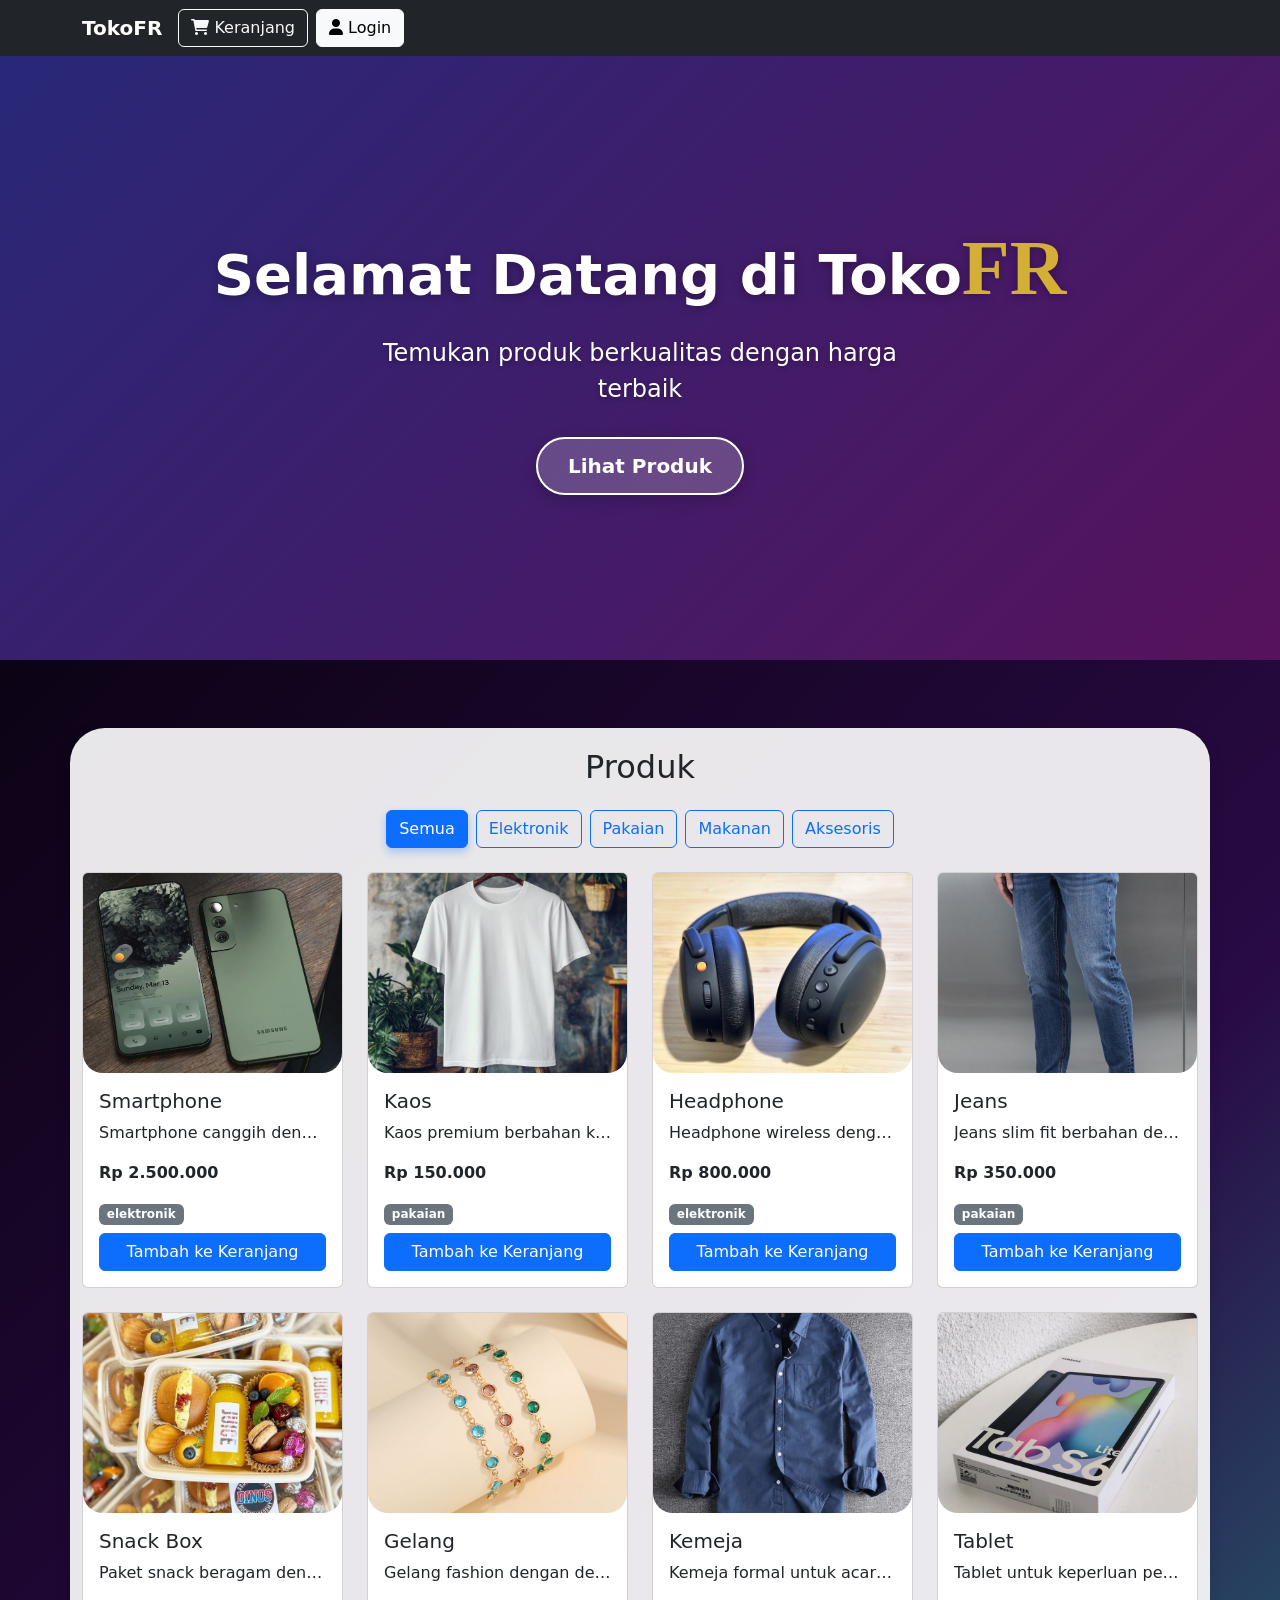
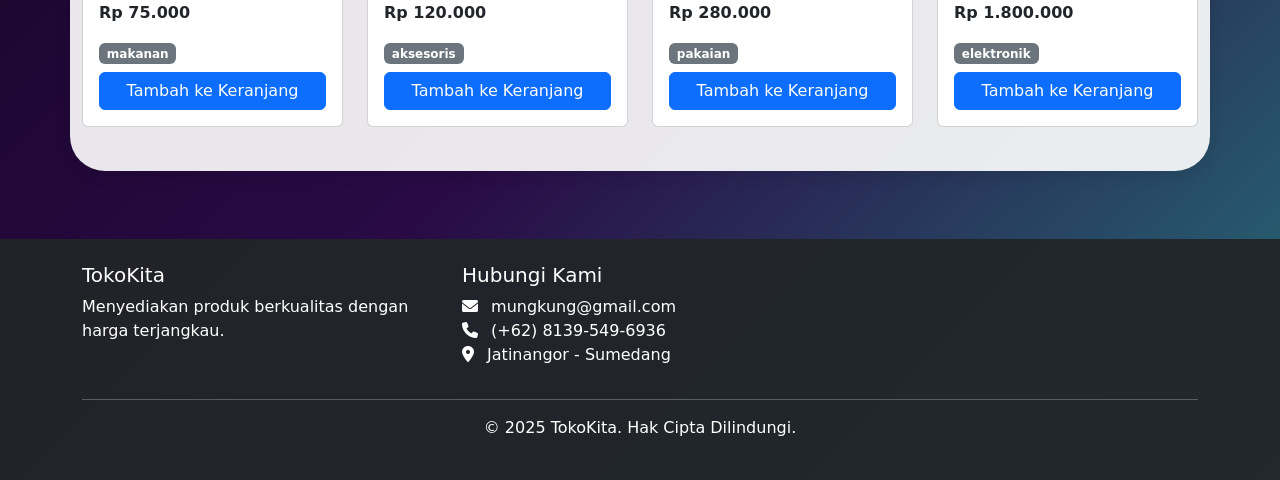
==== sesi5/sesi5.html @ cd6a4d88 "Add files via upload" ====
<!DOCTYPE html>
<html lang="id">
<head>
    <meta charset="UTF-8">
    <meta name="viewport" content="width=device-width, initial-scale=1.0">
    <title>Toko Online</title>
    <link rel="stylesheet" href="sesi5.css">
    <!-- Bootstrap 5 CSS -->
    <link href="https://cdn.jsdelivr.net/npm/bootstrap@5.3.0-alpha1/dist/css/bootstrap.min.css" rel="stylesheet">
    <!-- Font Awesome untuk ikon -->
    <link href="https://cdnjs.cloudflare.com/ajax/libs/font-awesome/6.0.0/css/all.min.css" rel="stylesheet">
    <link href="https://fonts.googleapis.com/css2?family=Montserrat:wght@700&family=Lobster&display=swap" rel="stylesheet">
    
</head>
<body>
    <!-- Navbar -->
    <nav class="navbar navbar-expand-lg navbar-dark bg-dark sticky-top">
        <div class="container">
            <a class="navbar-brand" href="#">TokoFR</a>
            <button class="navbar-toggler" type="button" data-bs-toggle="collapse" data-bs-target="#navbarNav">
                <span class="navbar-toggler-icon"></span>
            </button>
            <div class="collapse navbar-collapse" id="navbarNav">
               
                <div class="d-flex">
                    <a href="keranjang.html" class="btn btn-outline-light me-2">
                        <i class="fas fa-shopping-cart"></i> Keranjang 
                    </a>
                    
                    <a href="#" id="redirectToLogin" class="btn btn-light">
                        <i class="fas fa-user"></i> Login
                    </a>
                    
                    <script>
                        document.getElementById('redirectToLogin').addEventListener('click', function(event) {
                            event.preventDefault(); // Mencegah perilaku default
                            window.location.href = 'login.html'; // Arahkan ke halaman login
                        });
                    </script>
                    
                    
                    
                </div>
            </div>
        </div>
    </nav>

    <!-- Hero Section -->
    <section id="hero" class="text-center">
        <div class="container">
            <h1>Selamat Datang di <span class="toko">Toko</span><span class="fr">FR</span></h1>
            <p class="lead">Temukan produk berkualitas dengan harga terbaik</p>
            <a href="#products" class="btn btn-primary btn-lg">Lihat Produk</a>
        </div>
    </section>

    <!-- Product Section -->
    <section id="products" class="py-5">
        <div class="container content-wrapper">
            <h2 class="text-center mb-4">Produk</h2>
            
            <!-- Filter Buttons -->
            <div class="row mb-4 justify-content-center">
                <div class="col-md-8">
                    <div class="d-flex flex-wrap justify-content-center gap-2">
                        <button class="btn btn-outline-primary category-filter" data-category="semua">Semua</button>
                        <button class="btn btn-outline-primary category-filter" data-category="elektronik">Elektronik</button>
                        <button class="btn btn-outline-primary category-filter" data-category="pakaian">Pakaian</button>
                        <button class="btn btn-outline-primary category-filter" data-category="makanan">Makanan</button>
                        <button class="btn btn-outline-primary category-filter" data-category="aksesoris">Aksesoris</button>
                    </div>
                </div>
            </div>
            
            <!-- Products Container -->
            <div class="row" id="productContainer">
                <!-- Products will be dynamically added here -->
            </div>
        </div>
    </section>

    <!-- Footer -->
    <footer class="text-white py-4">
        <div class="container">
            <div class="row">
                <div class="col-md-4">
                    <h5>TokoKita</h5>
                    <p>Menyediakan produk berkualitas dengan harga terjangkau.</p>
                </div>
               
                <div class="col-md-4">
                    <h5>Hubungi Kami</h5>
                    <p>
                        <i class="fas fa-envelope me-2"></i> mungkung@gmail.com<br>
                        <i class="fas fa-phone me-2"></i> (+62) 8139-549-6936<br>
                        <i class="fas fa-map-marker-alt me-2"></i> Jatinangor - Sumedang
                    </p>
                </div>
            </div>
            <hr>
            <div class="text-center">
                <p>&copy; 2025 TokoKita. Hak Cipta Dilindungi.</p>
            </div>
        </div>
    </footer>

    <!-- Bootstrap JS -->
    <script src="https://cdn.jsdelivr.net/npm/bootstrap@5.3.0-alpha1/dist/js/bootstrap.bundle.min.js"></script>
    
    <!-- Custom JS for Products -->
    <script>
        // Data produk dalam array JavaScript
        const products = [
            {
                id: 1,
                nama: "Smartphone ",
                harga: 2500000,
                deskripsi: "Smartphone canggih dengan kamera 48MP dan baterai 5000mAh",
                gambar: "produk_image/smartphone.jpg",
                kategori: "elektronik"
            },
            {
                id: 2,
                nama: "Kaos",
                harga: 150000,
                deskripsi: "Kaos premium berbahan katun berkualitas tinggi",
                gambar: "produk_image/kaos.jpg",
                kategori: "pakaian"
            },
            {
                id: 3,
                nama: "Headphone ",
                harga: 800000,
                deskripsi: "Headphone wireless dengan noise cancelling dan kualitas suara HD",
                gambar: "produk_image/headphone2.jpg",
                kategori: "elektronik"
            },
            {
                id: 4,
                nama: "Jeans ",
                harga: 350000,
                deskripsi: "Jeans slim fit berbahan denim premium",
                gambar: "produk_image/jeans.jpg",
                kategori: "pakaian"
            },
            {
                id: 5,
                nama: "Snack Box",
                harga: 75000,
                deskripsi: "Paket snack beragam dengan rasa yang menggugah selera",
                gambar: "produk_image/snackbox.jpg",
                kategori: "makanan"
            },
            {
                id: 6,
                nama: "Gelang ",
                harga: 120000,
                deskripsi: "Gelang fashion dengan desain elegan",
                gambar: "produk_image/gelang.jpg",
                kategori: "aksesoris"
            },
            {
                id: 7,
                nama: "Kemeja ",
                harga: 280000,
                deskripsi: "Kemeja formal untuk acara resmi dengan bahan premium",
                gambar: "produk_image/kemeja.jpg",
                kategori: "pakaian"
            },
            {
                id: 8,
                nama: "Tablet ",
                harga: 1800000,
                deskripsi: "Tablet untuk keperluan pendidikan dengan fitur lengkap",
                gambar: "produk_image/tablet.jpg",
                kategori: "elektronik"
            }
        ];

        // Fungsi untuk memformat harga ke format Rupiah
        function formatRupiah(angka) {
            return new Intl.NumberFormat('id-ID', {
                style: 'currency',
                currency: 'IDR',
                minimumFractionDigits: 0
            }).format(angka);
        }

        // Fungsi untuk menampilkan produk
        function displayProducts(productsToShow) {
            const productContainer = document.getElementById('productContainer');
            productContainer.innerHTML = '';

            // Looping untuk menampilkan produk
            productsToShow.forEach(product => {
                // Membuat elemen card untuk setiap produk
                const productCard = document.createElement('div');
                productCard.className = 'col-md-3 col-sm-6 mb-4';
                productCard.innerHTML = `
                    <div class="card product-card h-100">
                        <img src="${product.gambar}" class="card-img-top" alt="${product.nama}">
                        <div class="card-body">
                            <h5 class="card-title">${product.nama}</h5>
                            <p class="card-text text-truncate">${product.deskripsi}</p>
                            <p class="fw-bold">${formatRupiah(product.harga)}</p>
                            <span class="badge bg-secondary mb-2">${product.kategori}</span>
                            <div class="d-grid">
                                <button class="btn btn-primary">Tambah ke Keranjang</button>
                            </div>
                        </div>
                    </div>
                `;
                productContainer.appendChild(productCard);
            });
        }

        // Fungsi filter produk berdasarkan kategori
        function filterProducts(category) {
            if (category === 'semua') {
                displayProducts(products);
            } else {
                const filteredProducts = products.filter(product => product.kategori === category);
                displayProducts(filteredProducts);
            }
        }

        // Event listener untuk tombol filter
        document.querySelectorAll('.category-filter').forEach(button => {
            button.addEventListener('click', () => {
                // Remove active class from all buttons
                document.querySelectorAll('.category-filter').forEach(btn => {
                    btn.classList.remove('btn-primary');
                    btn.classList.add('btn-outline-primary');
                });
                
                // Add active class to clicked button
                button.classList.remove('btn-outline-primary');
                button.classList.add('btn-primary');
                
                // Filter products
                const category = button.getAttribute('data-category');
                filterProducts(category);
            });
        });

        // Display all products on page load
        document.addEventListener('DOMContentLoaded', () => {
            displayProducts(products);
            // Activate the "All" button by default
            document.querySelector('[data-category="semua"]').classList.add('btn-primary');
            document.querySelector('[data-category="semua"]').classList.remove('btn-outline-primary');
        });
    </script>
</body>
</html>
---- sesi5/sesi5.css ----
@keyframes gradientBackground {
    0% {
        background-position: 0% 50%;
    }
    50% {
        background-position: 100% 50%;
    }
    100% {
        background-position: 0% 50%;
    }
}

body {
    background: linear-gradient(-45deg,#a4b249, #ee7752, #e73c7e, #23a6d5, #23d5ab,#290a45, #000000 );
    background-size: 400% 400%;
    animation: gradientBackground 6s ease infinite;
    margin: 0;
    padding: 0;
    border-radius: 20px;
}

.content-wrapper {
    background-color: rgba(255, 255, 255, 0.9);
    border-radius: 35px;
    margin-top: 20px;
    margin-bottom: 20px;
    padding: 20px;
    box-shadow: 0 4px 15px rgba(0, 0, 0, 0.1);
}

.card-img-top {
    border-radius: 20px;
    height: 200px;
    object-fit: cover;
}

.product-card {
    transition: transform 0.3s;
    background-color: #fff;
}

.product-card:hover {
    transform: translateY(-5px);
    box-shadow: 0 10px 20px rgba(0,0,0,0.1);
}

.navbar-brand {
    font-weight: bold;
}

#hero {
    position: relative;
    background: url('/api/placeholder/1200/400') center center;
    background-size: cover;
    color: rgb(255, 255, 255);
    padding: 165px ;
    margin-bottom: 0;
    overflow: hidden;
    border-radius: px;
}

 /* Overlay gradien dengan opacity */
 #hero:before {
    content: "";
    position: absolute;
    top: 0;
    left: 0;
    width: 100%;
    height: 100%;
    background: linear-gradient(135deg, rgba(50, 50, 150, 0.8) 0%, rgba(100, 20, 100, 0.8) 100%);
    z-index: 1;
}

/* Konten hero */
#hero .container {
    position: relative;
    z-index: 2;
}

/* Efek gelombang di bagian bawah hero */
.wave-bottom {
    position: absolute;
    bottom: 0;
    left: 0;
    width: 100%;
    height: 70px;
    background: url("data:image/svg+xml,%3Csvg xmlns='http://www.w3.org/2000/svg' viewBox='0 0 1200 120' preserveAspectRatio='none'%3E%3Cpath d='M321.39,56.44c58-10.79,114.16-30.13,172-41.86,82.39-16.72,168.19-17.73,250.45-.39C823.78,31,906.67,72,985.66,92.83c70.05,18.48,146.53,26.09,214.34,3V0H0V27.35A600.21,600.21,0,0,0,321.39,56.44Z' style='fill: rgba(255, 255, 255, 0.9);'/%3E%3C/svg%3E");
    background-size: cover;
    z-index: 2;
}

/* Styling untuk tombol di hero */
#hero .btn-primary {
    background-color: rgba(255, 255, 255, 0.2);
    border: 2px solid white;
    border-radius: 30px;
    padding: 12px 30px;
    font-weight: 600;
    transition: all 0.3s ease;
    box-shadow: 0 4px 15px rgba(0, 0, 0, 0.2);
}

#hero .btn-primary:hover {
    background-color: white;
    color: #e73c7e;
    transform: translateY(-3px);
    box-shadow: 0 8px 25px rgba(0, 0, 0, 0.3);
}

/* Styling untuk judul hero */
#hero h1 {
    font-size: 3.5rem;
    font-weight: 700;
    text-shadow: 0 2px 10px rgba(0, 0, 0, 0.3);
    margin-bottom: 20px;
}

#hero .lead {
    font-size: 1.5rem;
    max-width: 600px;
    margin: 0 auto 30px;
    text-shadow: 0 2px 5px rgba(0, 0, 0, 0.3);
}


.navbar {
    margin-bottom: 0;
}

footer {
    background-color: rgba(33, 37, 41, 0.95) !important;
    margin-top: 0;
}

.category-filter.btn-primary {
    background-color: #0d6efd;
    box-shadow: 0 4px 8px rgba(13, 110, 253, 0.3);
}

  .fr {
    font-family: 'Great Vibes', cursive;
    color: #d4af37; /* Warna emas */
    font-size: 1.4em;
  }
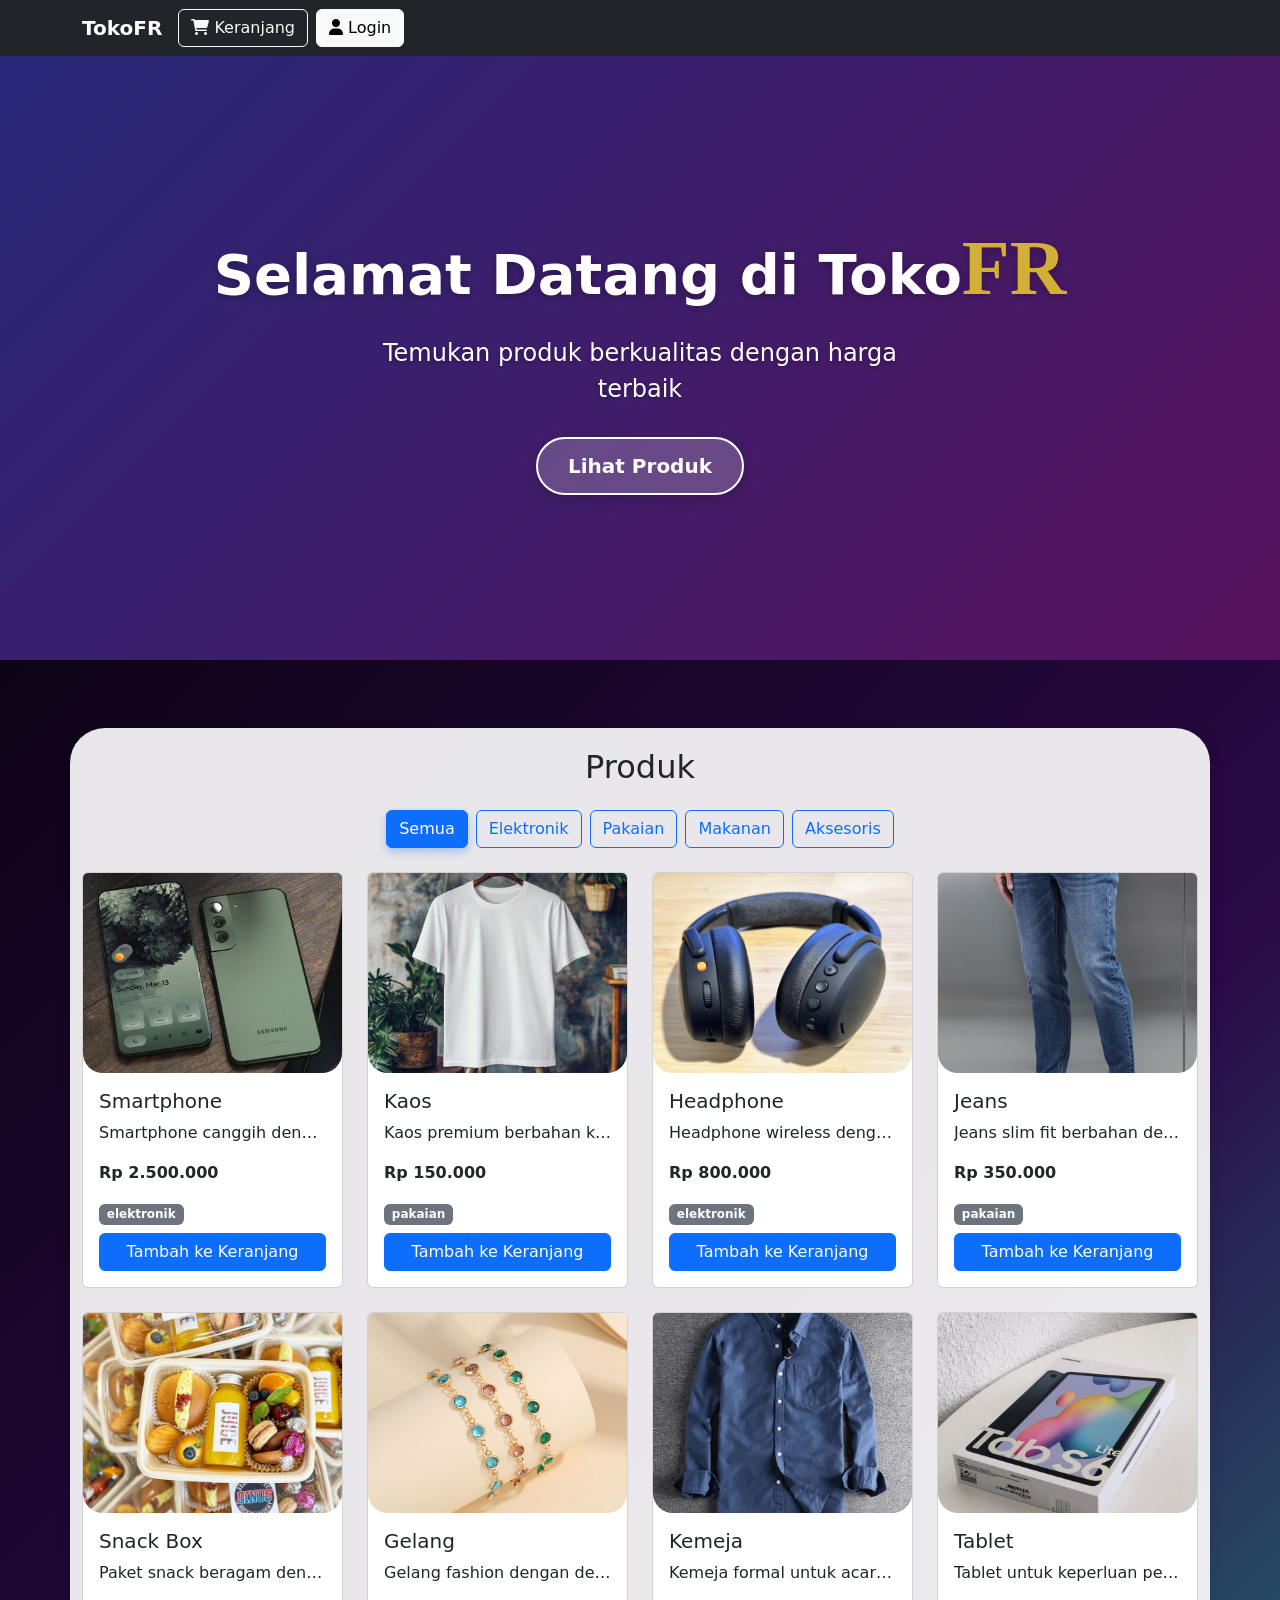
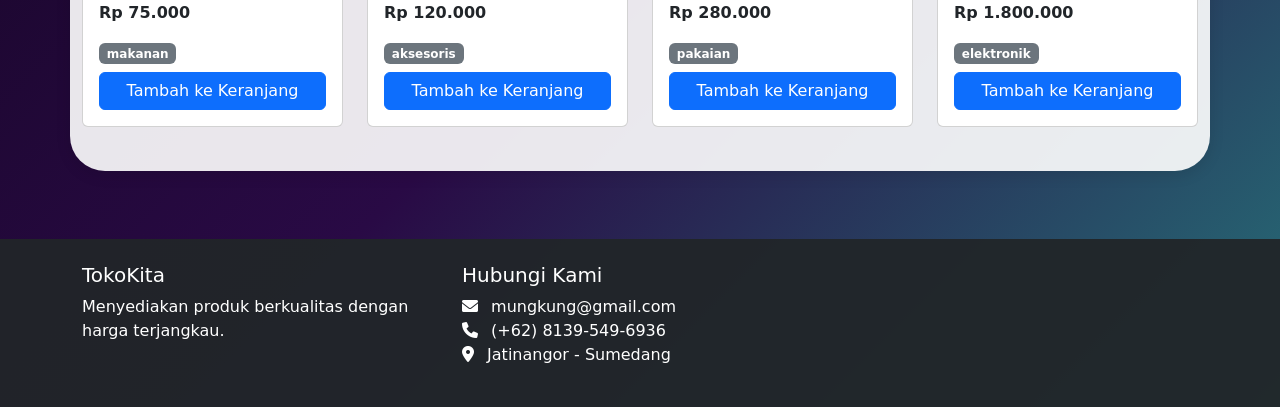
==== commit 143431d8: "sesi5.html" ====
--- a/sesi5/sesi5.html
+++ b/sesi5/sesi5.html
@@ -97,10 +97,8 @@
                     </p>
                 </div>
             </div>
-            <hr>
-            <div class="text-center">
-                <p>&copy; 2025 TokoKita. Hak Cipta Dilindungi.</p>
-            </div>
+            
+        
         </div>
     </footer>
 
@@ -252,4 +250,4 @@
         });
     </script>
 </body>
-</html>+</html>
